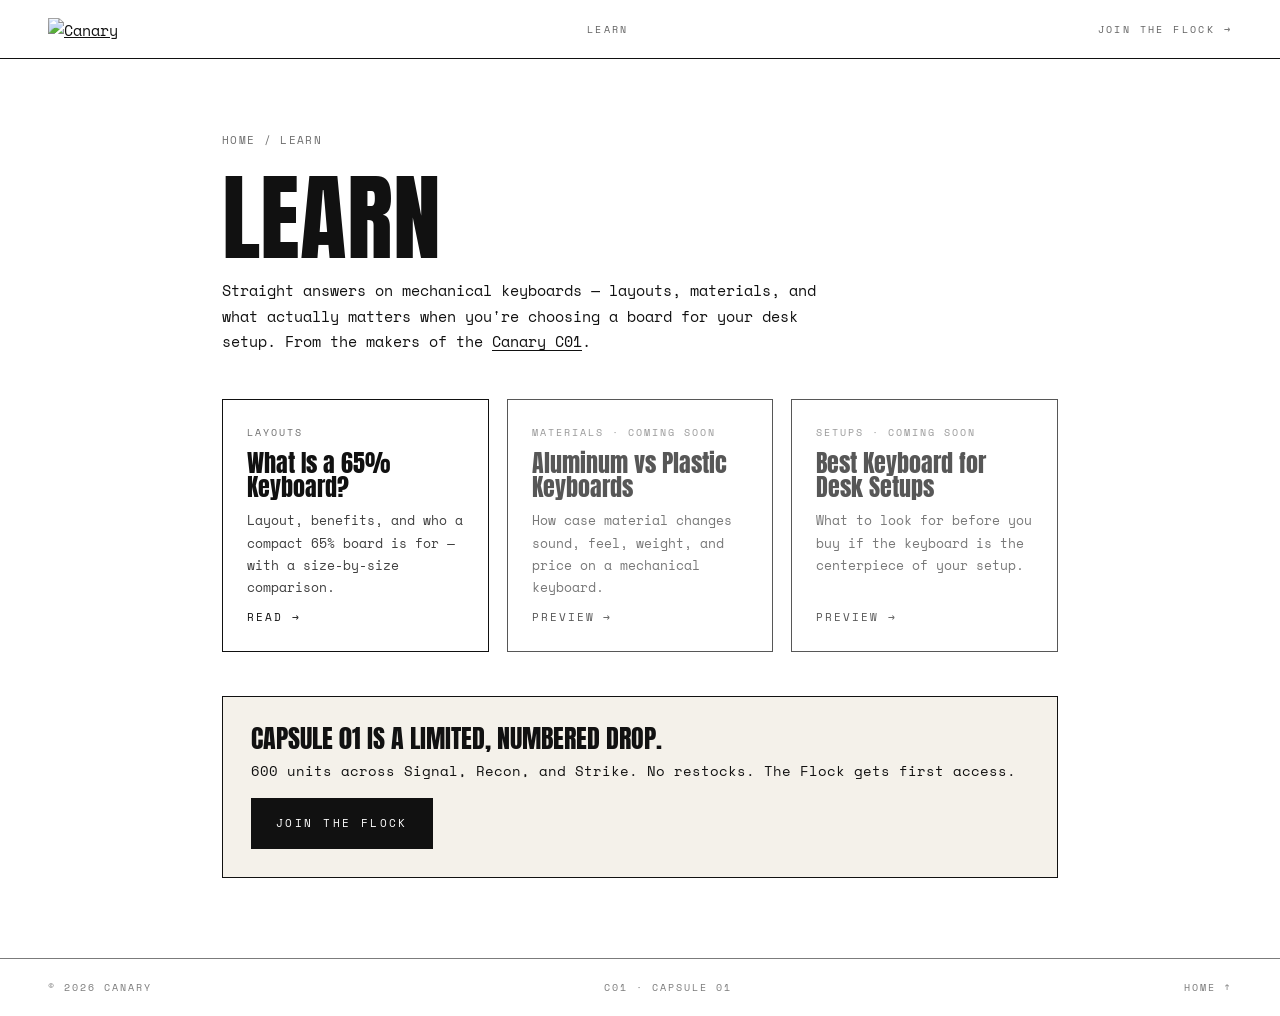
==== learn/index.html @ a1fccabd "@ Redesign: Canary C01 premium launch page Rebuilds the landing page into a dark, cinematic one-page" ====
<!doctype html>
<html lang="en">
<head>
<meta charset="utf-8" />
<meta name="viewport" content="width=device-width, initial-scale=1, viewport-fit=cover" />
<meta name="theme-color" content="#FFFFFF" />
<meta name="color-scheme" content="light" />

<title>Learn — Canary Keyboard Guides</title>
<meta name="description" content="Guides on mechanical keyboards from Canary: 65% layouts, aluminum vs plastic builds, and choosing the best keyboard for your desk setup." />
<meta name="robots" content="index,follow,max-image-preview:large,max-snippet:-1" />
<link rel="canonical" href="https://www.canary.store/learn" />

<meta property="og:type" content="website" />
<meta property="og:site_name" content="Canary" />
<meta property="og:title" content="Learn — Canary Keyboard Guides" />
<meta property="og:description" content="Guides on mechanical keyboards from Canary: 65% layouts, aluminum vs plastic builds, and choosing the best keyboard for your desk setup." />
<meta property="og:url" content="https://www.canary.store/learn" />
<meta property="og:image" content="https://www.canary.store/assets/keyboards/c01-hero.jpg" />
<meta name="twitter:card" content="summary_large_image" />

<link rel="icon" type="image/png" href="/assets/canary-bug.png" />
<link rel="apple-touch-icon" href="/assets/canary-bug.png" />

<script async src="https://www.googletagmanager.com/gtag/js?id=G-L0LQLBJQ8E"></script>
<script>
  window.dataLayer = window.dataLayer || [];
  function gtag(){dataLayer.push(arguments);}
  gtag('consent', 'default', {
    ad_storage: 'denied', analytics_storage: 'denied',
    ad_user_data: 'denied', ad_personalization: 'denied',
    functionality_storage: 'granted', security_storage: 'granted', wait_for_update: 500
  });
  gtag('js', new Date());
  gtag('config', 'G-L0LQLBJQ8E', { anonymize_ip: true });
  window.canaryTrack = function (name, params) {
    (window.dataLayer = window.dataLayer || []).push(Object.assign({ event: name }, params || {}));
    if (typeof window.gtag === 'function') gtag('event', name, params || {});
  };
</script>

<script type="application/ld+json">
{
  "@context": "https://schema.org",
  "@graph": [
    {
      "@type": "BreadcrumbList",
      "itemListElement": [
        { "@type": "ListItem", "position": 1, "name": "Home", "item": "https://www.canary.store/" },
        { "@type": "ListItem", "position": 2, "name": "Learn", "item": "https://www.canary.store/learn" }
      ]
    },
    {
      "@type": "CollectionPage",
      "name": "Learn — Canary Keyboard Guides",
      "url": "https://www.canary.store/learn",
      "inLanguage": "en-US",
      "isPartOf": { "@type": "WebSite", "name": "Canary", "url": "https://www.canary.store/" }
    }
  ]
}
</script>

<link rel="preconnect" href="https://fonts.googleapis.com">
<link rel="preconnect" href="https://fonts.gstatic.com" crossorigin>
<link href="https://fonts.googleapis.com/css2?family=Anton&family=Space+Mono:wght@400;700&display=swap" rel="stylesheet">

<style>
  :root { --ink:#111111; --canary:#FFFFFF; --paper:#F4F1EA; --ink-20:rgba(17,17,17,0.2); }
  *,*::before,*::after { box-sizing:border-box; }
  html,body { margin:0; background:var(--canary); color:var(--ink); -webkit-font-smoothing:antialiased; }
  body { font-family:'Space Mono','Courier New',monospace; font-size:15px; line-height:1.7; }
  img { display:block; max-width:100%; }
  a { color:inherit; }
  .font-display { font-family:'Anton',Impact,sans-serif; font-weight:400; }
  .bar { display:flex; justify-content:space-between; align-items:center; padding:18px clamp(20px,5vw,48px); border-bottom:1px solid var(--ink); }
  .lbl { font-size:10px; letter-spacing:0.24em; text-transform:uppercase; opacity:0.65; text-decoration:none; }
  main { max-width:900px; margin:0 auto; padding:clamp(32px,6vw,72px) clamp(20px,5vw,32px) 80px; }
  .crumbs { font-size:11px; letter-spacing:0.12em; text-transform:uppercase; opacity:0.6; margin-bottom:24px; }
  .crumbs a { text-decoration:none; }
  h1.font-display { font-size:clamp(40px,8vw,96px); line-height:0.92; margin:0 0 16px; }
  .intro { max-width:620px; margin:0 0 44px; }
  .grid { display:grid; grid-template-columns:repeat(auto-fit,minmax(260px,1fr)); gap:18px; }
  .card { border:1px solid var(--ink); padding:24px; display:flex; flex-direction:column; gap:10px; text-decoration:none; min-height:180px; transition:background .15s ease,color .15s ease; }
  .card:hover { background:var(--ink); color:var(--canary); }
  .card .tag { font-size:10px; letter-spacing:0.2em; text-transform:uppercase; opacity:0.6; }
  .card h2 { font-family:'Anton',Impact,sans-serif; font-weight:400; font-size:24px; line-height:1.02; margin:0; }
  .card p { margin:0; font-size:13px; opacity:0.8; flex:1; }
  .card .go { font-size:11px; letter-spacing:0.18em; text-transform:uppercase; }
  .card.soon { opacity:0.7; }
  .endcard { margin-top:44px; padding:28px; border:1px solid var(--ink); background:var(--paper); }
  .cta { display:inline-flex; align-items:center; padding:15px 24px; border:1px solid var(--ink); background:var(--ink); color:var(--canary); text-decoration:none; font-size:11px; letter-spacing:0.22em; text-transform:uppercase; }
  footer { border-top:1px solid var(--ink); padding:20px clamp(20px,5vw,48px); font-size:10px; letter-spacing:0.2em; text-transform:uppercase; opacity:0.55; display:flex; justify-content:space-between; flex-wrap:wrap; gap:12px; }
</style>
</head>
<body>

<div class="bar">
  <a href="/" aria-label="Canary home"><img src="/assets/canary-bug.png" alt="Canary" style="height:22px;width:auto" /></a>
  <span class="lbl">Learn</span>
  <a href="/#capture" class="lbl">Join The Flock →</a>
</div>

<main>
  <nav class="crumbs" aria-label="Breadcrumb"><a href="/">Home</a> / <span>Learn</span></nav>
  <h1 class="font-display">LEARN</h1>
  <p class="intro">
    Straight answers on mechanical keyboards — layouts, materials, and what actually matters when
    you're choosing a board for your desk setup. From the makers of the
    <a href="/" style="text-decoration:underline;text-underline-offset:3px">Canary C01</a>.
  </p>

  <div class="grid">
    <a class="card" href="/learn/what-is-a-65-keyboard">
      <span class="tag">Layouts</span>
      <h2>What Is a 65% Keyboard?</h2>
      <p>Layout, benefits, and who a compact 65% board is for — with a size-by-size comparison.</p>
      <span class="go">Read →</span>
    </a>
    <a class="card soon" href="/learn/aluminum-vs-plastic-mechanical-keyboards">
      <span class="tag">Materials · Coming soon</span>
      <h2>Aluminum vs Plastic Keyboards</h2>
      <p>How case material changes sound, feel, weight, and price on a mechanical keyboard.</p>
      <span class="go">Preview →</span>
    </a>
    <a class="card soon" href="/learn/best-keyboard-for-desk-setup">
      <span class="tag">Setups · Coming soon</span>
      <h2>Best Keyboard for Desk Setups</h2>
      <p>What to look for before you buy if the keyboard is the centerpiece of your setup.</p>
      <span class="go">Preview →</span>
    </a>
  </div>

  <div class="endcard">
    <p style="margin:0 0 8px;font-family:'Anton',Impact,sans-serif;font-size:26px;line-height:1">CAPSULE 01 IS A LIMITED, NUMBERED DROP.</p>
    <p style="margin:0 0 16px;font-size:14px">600 units across Signal, Recon, and Strike. No restocks. The Flock gets first access.</p>
    <a class="cta" href="/#capture" onclick="window.canaryTrack&&window.canaryTrack('hero_cta_click',{label:'join_the_flock',location:'learn_hub'})">Join The Flock</a>
  </div>
</main>

<footer>
  <span>© 2026 Canary</span>
  <span>C01 · Capsule 01</span>
  <a href="/" style="text-decoration:none">Home ↑</a>
</footer>

</body>
</html>
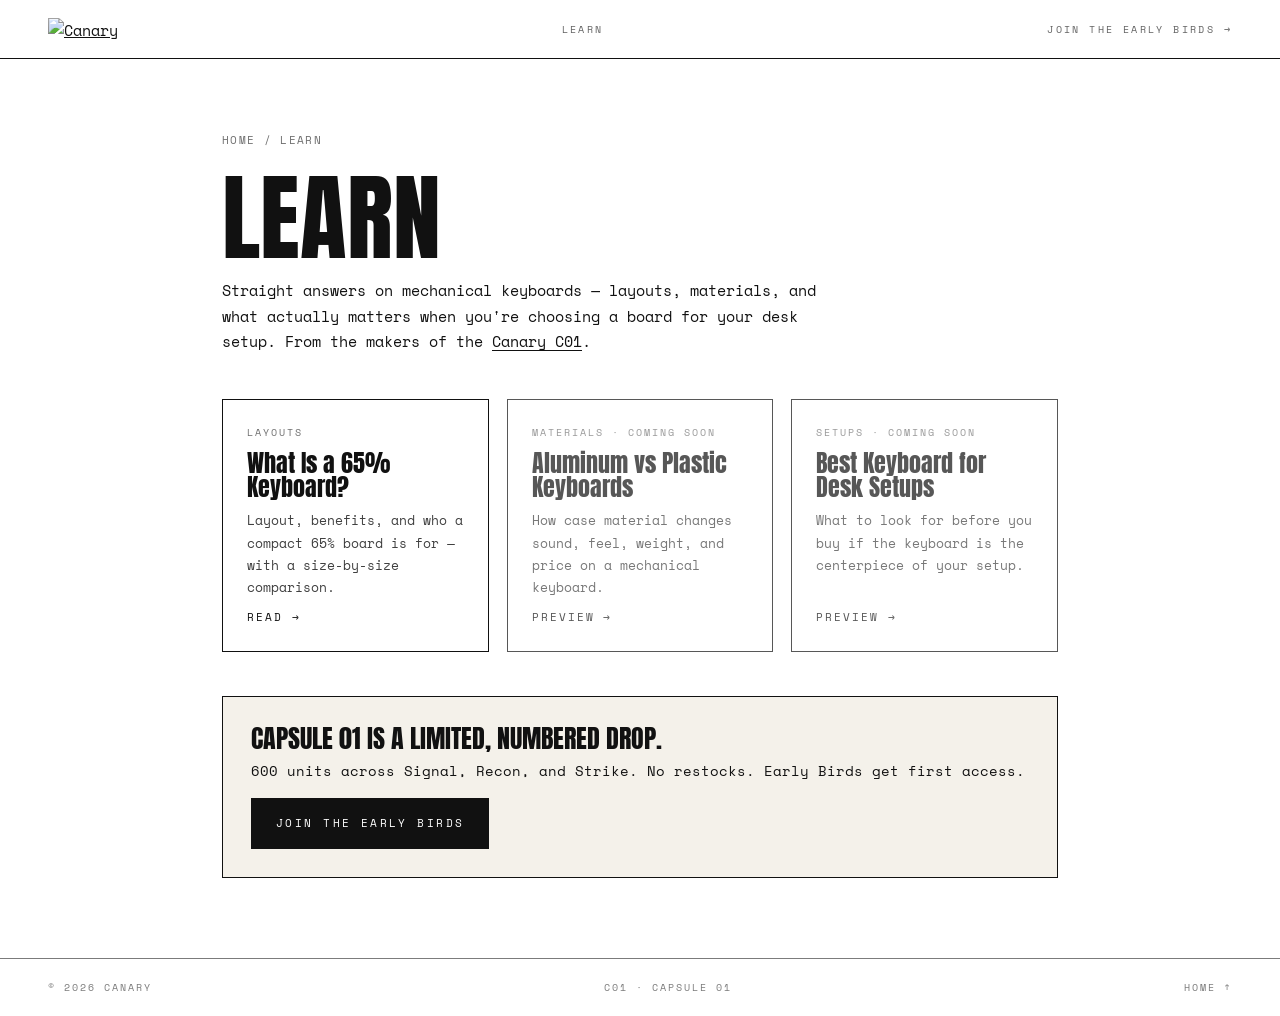
==== commit b2dc907f: "copy: rename early-access community "The Flock" -> "Early Birds" Visible copy + SEO/meta/structured-" ====
--- a/learn/index.html
+++ b/learn/index.html
@@ -98,7 +98,7 @@
 <div class="bar">
   <a href="/" aria-label="Canary home"><img src="/assets/canary-bug.png" alt="Canary" style="height:22px;width:auto" /></a>
   <span class="lbl">Learn</span>
-  <a href="/#capture" class="lbl">Join The Flock →</a>
+  <a href="/#capture" class="lbl">Join the Early Birds →</a>
 </div>
 
 <main>
@@ -133,8 +133,8 @@
 
   <div class="endcard">
     <p style="margin:0 0 8px;font-family:'Anton',Impact,sans-serif;font-size:26px;line-height:1">CAPSULE 01 IS A LIMITED, NUMBERED DROP.</p>
-    <p style="margin:0 0 16px;font-size:14px">600 units across Signal, Recon, and Strike. No restocks. The Flock gets first access.</p>
-    <a class="cta" href="/#capture" onclick="window.canaryTrack&&window.canaryTrack('hero_cta_click',{label:'join_the_flock',location:'learn_hub'})">Join The Flock</a>
+    <p style="margin:0 0 16px;font-size:14px">600 units across Signal, Recon, and Strike. No restocks. Early Birds get first access.</p>
+    <a class="cta" href="/#capture" onclick="window.canaryTrack&&window.canaryTrack('hero_cta_click',{label:'join_the_flock',location:'learn_hub'})">Join the Early Birds</a>
   </div>
 </main>
 
